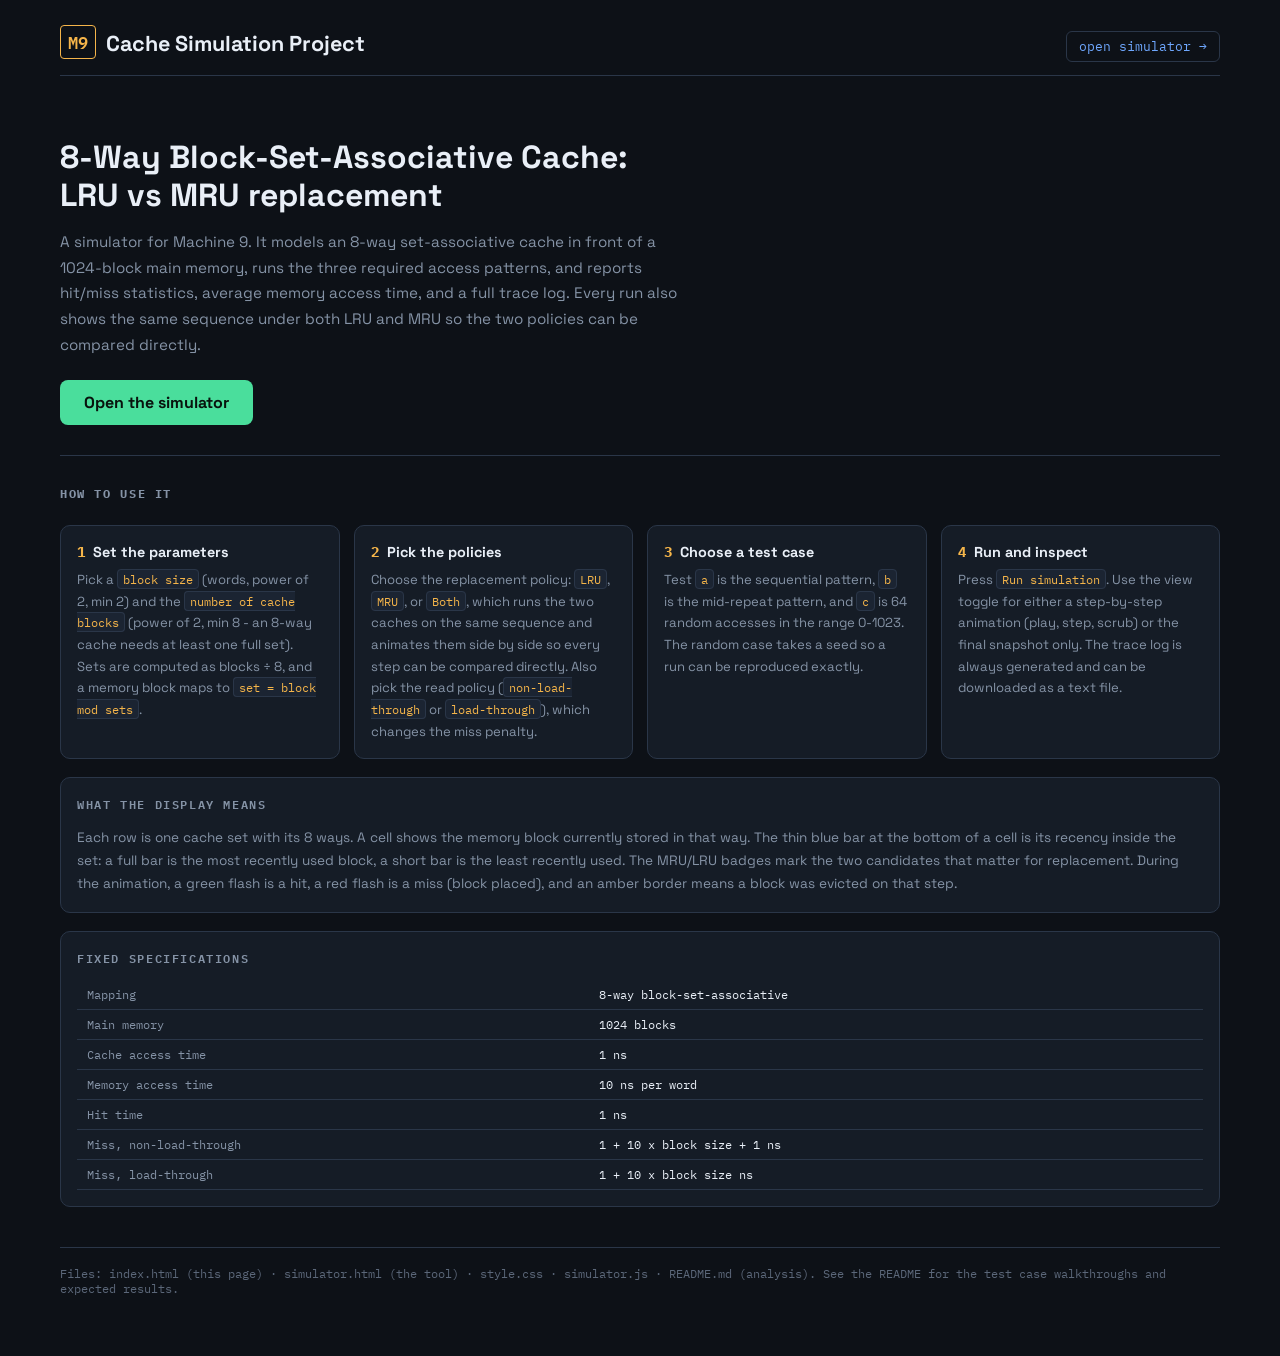
==== index.html @ ac854fa1 "Add files via upload" ====
<!DOCTYPE html>
<html lang="en">
<head>
<meta charset="UTF-8">
<meta name="viewport" content="width=device-width, initial-scale=1.0">
<title>Machine 9 - Cache Simulation (8-Way BSA, LRU vs MRU)</title>
<link rel="preconnect" href="https://fonts.googleapis.com">
<link href="https://fonts.googleapis.com/css2?family=Space+Grotesk:wght@400;500;700&family=IBM+Plex+Mono:wght@400;500;600&display=swap" rel="stylesheet">
<link rel="stylesheet" href="style.css">
</head>
<body>
<div class="wrap">

<header>
  <h1><span class="m9">M9</span>Cache Simulation Project</h1>
  <nav><a href="simulator.html">open simulator &rarr;</a></nav>
</header>

<section class="hero">
  <h1>8-Way Block-Set-Associative Cache:<br>LRU vs MRU replacement</h1>
  <p>
    A simulator for Machine 9. It models an 8-way set-associative cache in front of a
    1024-block main memory, runs the three required access patterns, and reports
    hit/miss statistics, average memory access time, and a full trace log. Every run
    also shows the same sequence under both LRU and MRU so the two policies can be
    compared directly.
  </p>
  <a class="cta" href="simulator.html">Open the simulator</a>
</section>

<h2 style="font-family:var(--mono);font-size:.72rem;color:var(--muted);text-transform:uppercase;letter-spacing:.14em;margin-bottom:4px">How to use it</h2>
<div class="steps">
  <div class="card step">
    <h3><span>1</span>Set the parameters</h3>
    <p>Pick a <code>block size</code> (words, power of 2, min 2) and the <code>number of cache blocks</code>
    (power of 2, min 8 - an 8-way cache needs at least one full set). Sets are computed as
    blocks &divide; 8, and a memory block maps to <code>set = block mod sets</code>.</p>
  </div>
  <div class="card step">
    <h3><span>2</span>Pick the policies</h3>
    <p>Choose the replacement policy: <code>LRU</code>, <code>MRU</code>, or <code>Both</code>, which runs
    the two caches on the same sequence and animates them side by side so every step can be compared
    directly. Also pick the read policy (<code>non-load-through</code> or <code>load-through</code>),
    which changes the miss penalty.</p>
  </div>
  <div class="card step">
    <h3><span>3</span>Choose a test case</h3>
    <p>Test <code>a</code> is the sequential pattern, <code>b</code> is the mid-repeat pattern, and
    <code>c</code> is 64 random accesses in the range 0-1023. The random case takes a seed so a
    run can be reproduced exactly.</p>
  </div>
  <div class="card step">
    <h3><span>4</span>Run and inspect</h3>
    <p>Press <code>Run simulation</code>. Use the view toggle for either a step-by-step animation
    (play, step, scrub) or the final snapshot only. The trace log is always generated and can be
    downloaded as a text file.</p>
  </div>
</div>

<div class="card section">
  <h2>What the display means</h2>
  <p style="color:var(--muted);font-size:.85rem;line-height:1.7">
    Each row is one cache set with its 8 ways. A cell shows the memory block currently stored in that
    way. The thin blue bar at the bottom of a cell is its recency inside the set: a full bar is the
    most recently used block, a short bar is the least recently used. The MRU/LRU badges mark the two
    candidates that matter for replacement. During the animation, a green flash is a hit, a red flash
    is a miss (block placed), and an amber border means a block was evicted on that step.
  </p>
</div>

<div class="card section">
  <h2>Fixed specifications</h2>
  <table class="spec-table">
    <tr><td>Mapping</td><td>8-way block-set-associative</td></tr>
    <tr><td>Main memory</td><td>1024 blocks</td></tr>
    <tr><td>Cache access time</td><td>1 ns</td></tr>
    <tr><td>Memory access time</td><td>10 ns per word</td></tr>
    <tr><td>Hit time</td><td>1 ns</td></tr>
    <tr><td>Miss, non-load-through</td><td>1 + 10 x block size + 1 ns</td></tr>
    <tr><td>Miss, load-through</td><td>1 + 10 x block size ns</td></tr>
  </table>
</div>

<footer>
  Files: index.html (this page) &middot; simulator.html (the tool) &middot; style.css &middot; simulator.js &middot; README.md (analysis).
  See the README for the test case walkthroughs and expected results.
</footer>

</div>
</body>
</html>
---- style.css ----
:root {
  --bg: #0d1117;
  --panel: #151c26;
  --panel2: #1b2432;
  --line: #2a3648;
  --ink: #e9eff7;
  --muted: #8593a6;
  --faint: #5b6779;
  --hit: #4ade9c;
  --miss: #ff6b5e;
  --amber: #f5b54a;
  --blue: #6fa8ff;
  --hit-dim: rgba(74, 222, 156, 0.14);
  --miss-dim: rgba(255, 107, 94, 0.14);
  --mono: 'IBM Plex Mono', ui-monospace, Menlo, Consolas, monospace;
  --sans: 'Space Grotesk', system-ui, -apple-system, sans-serif;
}

* { box-sizing: border-box; margin: 0; padding: 0; }

body {
  background: var(--bg);
  color: var(--ink);
  font-family: var(--sans);
  min-height: 100vh;
}

.wrap { max-width: 1200px; margin: 0 auto; padding: 28px 20px 60px; }

header {
  display: flex;
  align-items: baseline;
  justify-content: space-between;
  flex-wrap: wrap;
  gap: 8px;
  border-bottom: 1px solid var(--line);
  padding-bottom: 18px;
  margin-bottom: 22px;
}

h1 { font-size: 1.35rem; font-weight: 700; }

h1 .m9 {
  color: var(--amber);
  font-family: var(--mono);
  font-weight: 600;
  font-size: 0.8em;
  border: 1px solid var(--amber);
  border-radius: 4px;
  padding: 2px 7px;
  margin-right: 10px;
  vertical-align: 2px;
}

.sub { color: var(--muted); font-family: var(--mono); font-size: 0.78rem; }

nav a {
  color: var(--blue);
  font-family: var(--mono);
  font-size: 0.8rem;
  text-decoration: none;
  border: 1px solid var(--line);
  border-radius: 6px;
  padding: 6px 12px;
}
nav a:hover { border-color: var(--blue); }

.grid { display: grid; grid-template-columns: 290px 1fr; gap: 18px; }
@media (max-width: 900px) { .grid { grid-template-columns: 1fr; } }

.card {
  background: var(--panel);
  border: 1px solid var(--line);
  border-radius: 10px;
  padding: 16px;
}

.card h2 {
  font-size: 0.72rem;
  font-family: var(--mono);
  font-weight: 600;
  color: var(--muted);
  text-transform: uppercase;
  letter-spacing: 0.14em;
  margin-bottom: 12px;
}

.section { margin-top: 18px; }

label { display: block; font-size: 0.78rem; color: var(--muted); margin: 10px 0 4px; }

input[type='number'],
input[type='text'] {
  width: 100%;
  background: var(--panel2);
  color: var(--ink);
  border: 1px solid var(--line);
  border-radius: 6px;
  padding: 8px 10px;
  font-family: var(--mono);
  font-size: 0.82rem;
}

select {
  width: 100%;
  appearance: none;
  -webkit-appearance: none;
  background-color: var(--panel2);
  background-image: url("data:image/svg+xml,%3Csvg xmlns='http://www.w3.org/2000/svg' width='12' height='8'%3E%3Cpath d='M1 1l5 5 5-5' stroke='%238593a6' stroke-width='2' fill='none' stroke-linecap='round'/%3E%3C/svg%3E");
  background-repeat: no-repeat;
  background-position: right 12px center;
  color: var(--ink);
  border: 1px solid var(--line);
  border-radius: 6px;
  padding: 8px 34px 8px 10px;
  font-family: var(--mono);
  font-size: 0.82rem;
  cursor: pointer;
}
select:hover { border-color: var(--blue); }
select option { background: var(--panel2); color: var(--ink); }

select:focus,
input:focus,
button:focus-visible,
a:focus-visible { outline: 2px solid var(--blue); outline-offset: 1px; }

.seg {
  display: flex;
  background: var(--panel2);
  border: 1px solid var(--line);
  border-radius: 6px;
  overflow: hidden;
}
.seg button {
  flex: 1;
  background: none;
  border: 0;
  color: var(--muted);
  font-family: var(--mono);
  font-size: 0.76rem;
  padding: 7px 4px;
  cursor: pointer;
}
.seg button.on { background: var(--blue); color: #0b1020; font-weight: 600; }
.seg.pol button.on { background: var(--amber); }

.runbtn {
  width: 100%;
  margin-top: 16px;
  background: var(--hit);
  color: #08130d;
  border: 0;
  border-radius: 7px;
  padding: 11px;
  font-family: var(--sans);
  font-weight: 700;
  font-size: 0.95rem;
  cursor: pointer;
}
.runbtn:hover { filter: brightness(1.08); }

.hint {
  font-size: 0.7rem;
  color: var(--faint);
  margin-top: 8px;
  line-height: 1.5;
  font-family: var(--mono);
}

.err {
  color: var(--miss);
  font-size: 0.74rem;
  font-family: var(--mono);
  margin-top: 8px;
  display: none;
}

.stats {
  display: grid;
  grid-template-columns: repeat(auto-fit, minmax(130px, 1fr));
  gap: 10px;
  margin-bottom: 18px;
}
.stat {
  background: var(--panel);
  border: 1px solid var(--line);
  border-radius: 10px;
  padding: 11px 13px;
}
.stat .k {
  font-size: 0.62rem;
  font-family: var(--mono);
  color: var(--muted);
  text-transform: uppercase;
  letter-spacing: 0.1em;
}
.stat .v { font-size: 1.1rem; font-family: var(--mono); font-weight: 600; margin-top: 3px; display: flex; align-items: baseline; gap: 7px; }
.stat .v .ptag { font-size: 0.56rem; font-weight: 600; letter-spacing: 0.08em; min-width: 26px; }
.stat .v.hit { color: var(--hit); }
.stat .v.miss { color: var(--miss); }
.stat .v.amber { color: var(--amber); }

.bar { display: flex; align-items: center; gap: 10px; flex-wrap: wrap; margin-bottom: 14px; }
.bar button {
  background: var(--panel2);
  border: 1px solid var(--line);
  color: var(--ink);
  border-radius: 6px;
  padding: 7px 12px;
  font-family: var(--mono);
  font-size: 0.8rem;
  cursor: pointer;
}
.bar button:hover { border-color: var(--blue); }
.bar button:disabled { opacity: 0.35; cursor: default; }
.bar input[type='range'] { flex: 1; min-width: 120px; accent-color: var(--blue); }
.bar select { width: auto; }
.stepinfo { font-family: var(--mono); font-size: 0.78rem; color: var(--muted); min-width: 110px; text-align: right; }

.dies { display: grid; gap: 14px; grid-template-columns: 1fr; }
.dies.dual { grid-template-columns: 1fr 1fr; }
@media (max-width: 1050px) { .dies.dual { grid-template-columns: 1fr; } }

.diecol { min-width: 0; }
.dietitle {
  display: flex;
  justify-content: space-between;
  align-items: baseline;
  font-family: var(--mono);
  font-size: 0.78rem;
  font-weight: 600;
  letter-spacing: 0.08em;
  margin-bottom: 8px;
  padding: 0 2px;
}
.dielive { font-size: 0.66rem; font-weight: 500; letter-spacing: 0.04em; }

.die { display: grid; gap: 10px; }
.dies.dual .ways { grid-template-columns: repeat(4, 1fr); }

.set {
  background: var(--panel2);
  border: 1px solid var(--line);
  border-radius: 8px;
  padding: 10px;
}
.set .shead {
  font-family: var(--mono);
  font-size: 0.66rem;
  color: var(--muted);
  letter-spacing: 0.1em;
  margin-bottom: 8px;
  display: flex;
  justify-content: space-between;
}
.ways { display: grid; grid-template-columns: repeat(8, 1fr); gap: 6px; }
@media (max-width: 700px) { .ways { grid-template-columns: repeat(4, 1fr); } }

.way {
  position: relative;
  background: var(--bg);
  border: 1px solid var(--line);
  border-radius: 6px;
  min-height: 58px;
  padding: 6px 7px;
  font-family: var(--mono);
  transition: border-color 0.15s, background 0.15s;
}
.way .wtag { font-size: 0.58rem; color: var(--faint); }
.way .blk { font-size: 0.95rem; font-weight: 600; margin-top: 2px; }
.way .empty { color: var(--faint); font-size: 0.8rem; margin-top: 6px; }
.way .rec {
  position: absolute;
  left: 0;
  bottom: 0;
  height: 3px;
  background: var(--blue);
  border-radius: 0 0 0 6px;
  opacity: 0.85;
}
.way.flash-hit { border-color: var(--hit); background: var(--hit-dim); }
.way.flash-miss { border-color: var(--miss); background: var(--miss-dim); }
.way.flash-evict { border-color: var(--amber); }

.badge { position: absolute; top: 5px; right: 6px; font-size: 0.55rem; font-weight: 600; }
.badge.mru { color: var(--amber); }
.badge.lru { color: var(--blue); }

.legend {
  display: flex;
  gap: 16px;
  flex-wrap: wrap;
  font-family: var(--mono);
  font-size: 0.66rem;
  color: var(--muted);
  margin: 12px 2px 0;
}
.dot {
  display: inline-block;
  width: 9px;
  height: 9px;
  border-radius: 2px;
  margin-right: 5px;
  vertical-align: -1px;
}

.seqview {
  font-family: var(--mono);
  font-size: 0.7rem;
  color: var(--muted);
  background: var(--panel2);
  border: 1px solid var(--line);
  border-radius: 6px;
  padding: 8px 10px;
  margin-top: 10px;
  max-height: 70px;
  overflow: auto;
  word-break: break-all;
  line-height: 1.7;
}
.seqview b { color: var(--ink); font-weight: 600; }

.log {
  background: #0a0e14;
  border: 1px solid var(--line);
  border-radius: 8px;
  padding: 12px;
  height: 260px;
  overflow: auto;
  font-family: var(--mono);
  font-size: 0.73rem;
  line-height: 1.65;
  white-space: pre;
}
.log .h { color: var(--hit); }
.log .m { color: var(--miss); }
.log .d { color: var(--faint); }

.loghead { display: flex; justify-content: space-between; align-items: center; margin-bottom: 10px; }
.loghead button {
  background: none;
  border: 1px solid var(--line);
  color: var(--muted);
  border-radius: 6px;
  padding: 5px 10px;
  font-family: var(--mono);
  font-size: 0.7rem;
  cursor: pointer;
}
.loghead button:hover { border-color: var(--blue); color: var(--ink); }

table { width: 100%; border-collapse: collapse; font-family: var(--mono); font-size: 0.76rem; }
th, td { text-align: right; padding: 7px 10px; border-bottom: 1px solid var(--line); }
th:first-child, td:first-child { text-align: left; }
th {
  color: var(--muted);
  font-weight: 500;
  font-size: 0.66rem;
  text-transform: uppercase;
  letter-spacing: 0.1em;
}
td.win { color: var(--hit); font-weight: 600; }

.hero { padding: 40px 0 30px; border-bottom: 1px solid var(--line); margin-bottom: 30px; }
.hero h1 { font-size: 2rem; line-height: 1.2; max-width: 700px; }
.hero p { color: var(--muted); margin-top: 14px; max-width: 640px; line-height: 1.7; font-size: 0.95rem; }
.hero .cta {
  display: inline-block;
  margin-top: 22px;
  background: var(--hit);
  color: #08130d;
  font-weight: 700;
  text-decoration: none;
  border-radius: 8px;
  padding: 12px 24px;
}
.hero .cta:hover { filter: brightness(1.08); }

.steps { display: grid; grid-template-columns: repeat(auto-fit, minmax(240px, 1fr)); gap: 14px; margin-top: 24px; }
.step h3 { font-size: 0.9rem; margin-bottom: 8px; }
.step h3 span { color: var(--amber); font-family: var(--mono); margin-right: 8px; }
.step p { color: var(--muted); font-size: 0.82rem; line-height: 1.65; }
.step code {
  font-family: var(--mono);
  font-size: 0.78rem;
  background: var(--panel2);
  border: 1px solid var(--line);
  border-radius: 4px;
  padding: 1px 5px;
  color: var(--amber);
}

.spec-table td:first-child { color: var(--muted); }
.spec-table td { text-align: left; }

footer {
  margin-top: 40px;
  padding-top: 18px;
  border-top: 1px solid var(--line);
  color: var(--faint);
  font-family: var(--mono);
  font-size: 0.72rem;
}

@media (prefers-reduced-motion: reduce) { .way { transition: none; } }
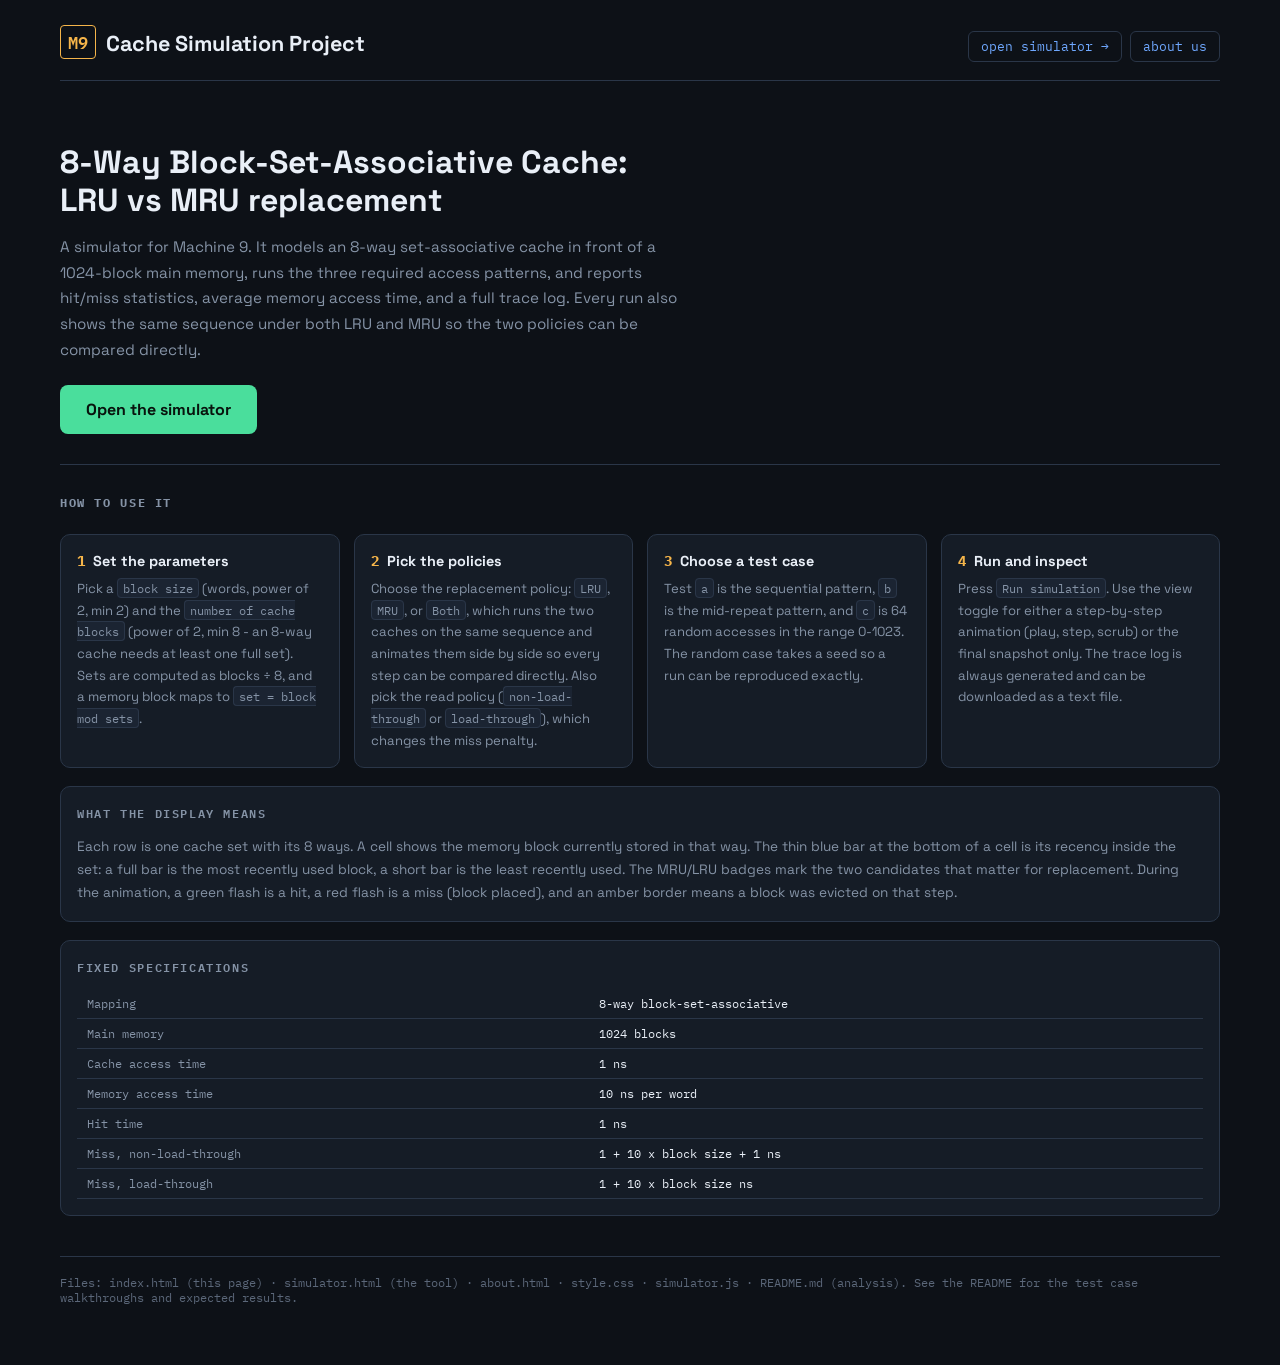
==== commit 98dae0aa: "added about us" ====
--- a/index.html
+++ b/index.html
@@ -13,19 +13,24 @@
 
 <header>
   <h1><span class="m9">M9</span>Cache Simulation Project</h1>
-  <nav><a href="simulator.html">open simulator &rarr;</a></nav>
+  <nav>
+    <a href="simulator.html">open simulator &rarr;</a>
+    <a href="about.html">about us</a>
+  </nav>
 </header>
 
 <section class="hero">
-  <h1>8-Way Block-Set-Associative Cache:<br>LRU vs MRU replacement</h1>
-  <p>
-    A simulator for Machine 9. It models an 8-way set-associative cache in front of a
-    1024-block main memory, runs the three required access patterns, and reports
-    hit/miss statistics, average memory access time, and a full trace log. Every run
-    also shows the same sequence under both LRU and MRU so the two policies can be
-    compared directly.
-  </p>
-  <a class="cta" href="simulator.html">Open the simulator</a>
+  <div class="hero-copy">
+    <h1>8-Way Block-Set-Associative Cache:<br>LRU vs MRU replacement</h1>
+    <p>
+      A simulator for Machine 9. It models an 8-way set-associative cache in front of a
+      1024-block main memory, runs the three required access patterns, and reports
+      hit/miss statistics, average memory access time, and a full trace log. Every run
+      also shows the same sequence under both LRU and MRU so the two policies can be
+      compared directly.
+    </p>
+    <a class="cta" href="simulator.html">Open the simulator</a>
+  </div>
 </section>
 
 <h2 style="font-family:var(--mono);font-size:.72rem;color:var(--muted);text-transform:uppercase;letter-spacing:.14em;margin-bottom:4px">How to use it</h2>
@@ -82,10 +87,10 @@
 </div>
 
 <footer>
-  Files: index.html (this page) &middot; simulator.html (the tool) &middot; style.css &middot; simulator.js &middot; README.md (analysis).
+  Files: index.html (this page) &middot; simulator.html (the tool) &middot; about.html &middot; style.css &middot; simulator.js &middot; README.md (analysis).
   See the README for the test case walkthroughs and expected results.
 </footer>
 
 </div>
 </body>
-</html>
+</html>
--- a/style.css
+++ b/style.css
@@ -347,8 +347,9 @@
   font-family: var(--mono);
   font-size: 0.7rem;
   cursor: pointer;
-}
-.loghead button:hover { border-color: var(--blue); color: var(--ink); }
+  transition: transform 0.2s ease, border-color 0.2s ease, color 0.2s ease, box-shadow 0.2s ease;
+}
+.loghead button:hover { border-color: var(--blue); color: var(--ink); transform: translateY(-1px); box-shadow: 0 12px 20px rgba(9, 19, 32, 0.16); }
 
 table { width: 100%; border-collapse: collapse; font-family: var(--mono); font-size: 0.76rem; }
 th, td { text-align: right; padding: 7px 10px; border-bottom: 1px solid var(--line); }
@@ -362,7 +363,11 @@
 }
 td.win { color: var(--hit); font-weight: 600; }
 
-.hero { padding: 40px 0 30px; border-bottom: 1px solid var(--line); margin-bottom: 30px; }
+.hero {
+  padding: 40px 0 30px;
+  border-bottom: 1px solid var(--line);
+  margin-bottom: 30px;
+}
 .hero h1 { font-size: 2rem; line-height: 1.2; max-width: 700px; }
 .hero p { color: var(--muted); margin-top: 14px; max-width: 640px; line-height: 1.7; font-size: 0.95rem; }
 .hero .cta {
@@ -374,10 +379,25 @@
   text-decoration: none;
   border-radius: 8px;
   padding: 12px 24px;
-}
-.hero .cta:hover { filter: brightness(1.08); }
+  border: 2px solid transparent;
+  transition: transform 0.22s ease, filter 0.22s ease, box-shadow 0.22s ease, border-color 0.22s ease, background-color 0.22s ease;
+}
+.hero .cta:hover {
+  filter: brightness(1.04);
+  transform: translateY(-1px);
+  box-shadow: 0 20px 26px rgba(17, 91, 58, 0.18);
+  border-color: rgba(74, 222, 156, 0.8);
+  background-color: #57d88b;
+}
 
 .steps { display: grid; grid-template-columns: repeat(auto-fit, minmax(240px, 1fr)); gap: 14px; margin-top: 24px; }
+.step {
+  transition: transform 0.24s ease, box-shadow 0.24s ease;
+}
+.step:hover {
+  transform: translateY(-4px);
+  box-shadow: 0 20px 36px rgba(0,0,0,0.14);
+}
 .step h3 { font-size: 0.9rem; margin-bottom: 8px; }
 .step h3 span { color: var(--amber); font-family: var(--mono); margin-right: 8px; }
 .step p { color: var(--muted); font-size: 0.82rem; line-height: 1.65; }
@@ -388,7 +408,11 @@
   border: 1px solid var(--line);
   border-radius: 4px;
   padding: 1px 5px;
-  color: var(--amber);
+}
+
+@media (max-width: 900px) {
+  .hero { grid-template-columns: 1fr; }
+  .hero-visual { margin-top: 20px; }
 }
 
 .spec-table td:first-child { color: var(--muted); }
@@ -404,3 +428,97 @@
 }
 
 @media (prefers-reduced-motion: reduce) { .way { transition: none; } }
+
+/* ---- About Us page ---- */
+nav { display: flex; gap: 8px; }
+nav a.active { border-color: var(--blue); color: var(--ink); }
+
+.about-hero { padding: 30px 0 26px; }
+.about-hero .eyebrow {
+  font-family: var(--mono);
+  font-size: 0.72rem;
+  color: var(--muted);
+  text-transform: uppercase;
+  letter-spacing: 0.14em;
+  margin-bottom: 10px;
+}
+.about-hero h1 { font-size: 2rem; margin-bottom: 4px; }
+.about-hero p { color: var(--muted); line-height: 1.75; font-size: 0.95rem; max-width: 720px; margin-top: 12px; }
+.about-hero p strong { color: var(--ink); }
+
+.wrap {
+  animation: fade-in-up 0.6s ease-out both;
+}
+
+@keyframes fade-in-up {
+  from {
+    opacity: 0;
+    transform: translateY(18px);
+  }
+  to {
+    opacity: 1;
+    transform: translateY(0);
+  }
+}
+
+.section-label {
+  font-family: var(--mono);
+  font-size: 0.72rem;
+  color: var(--muted);
+  text-transform: uppercase;
+  letter-spacing: 0.14em;
+  margin: 30px 0 12px;
+}
+
+.people {
+  display: grid;
+  grid-template-columns: repeat(auto-fit, minmax(180px, 220px));
+  gap: 14px;
+  justify-content: center;
+}
+.people-single { grid-template-columns: 220px; justify-content: center; }
+
+.person {
+  position: relative;
+  padding: 18px 14px 16px;
+  text-align: center;
+}
+.person::before,
+.person::after {
+  content: '';
+  position: absolute;
+  width: 14px;
+  height: 14px;
+  border: 2px solid var(--blue);
+  opacity: 0.7;
+}
+.person::before { top: 6px; left: 6px; border-right: 0; border-bottom: 0; }
+.person::after { bottom: 6px; right: 6px; border-left: 0; border-top: 0; }
+
+.avatar {
+  width: 120px;
+  height: 120px;
+  margin: 0 auto 14px;
+  border-radius: 50%;
+  background: var(--panel2);
+  border: 1px solid var(--line);
+  display: flex;
+  align-items: center;
+  justify-content: center;
+  font-size: 1.6rem;
+  overflow: hidden;
+}
+.badge-icon { line-height: 1; }
+.avatar-img {
+  width: 100%;
+  height: 100%;
+  object-fit: cover;
+  display: block;
+}
+
+.pname {
+  font-family: var(--mono);
+  font-size: 0.78rem;
+  color: var(--ink);
+  line-height: 1.5;
+}
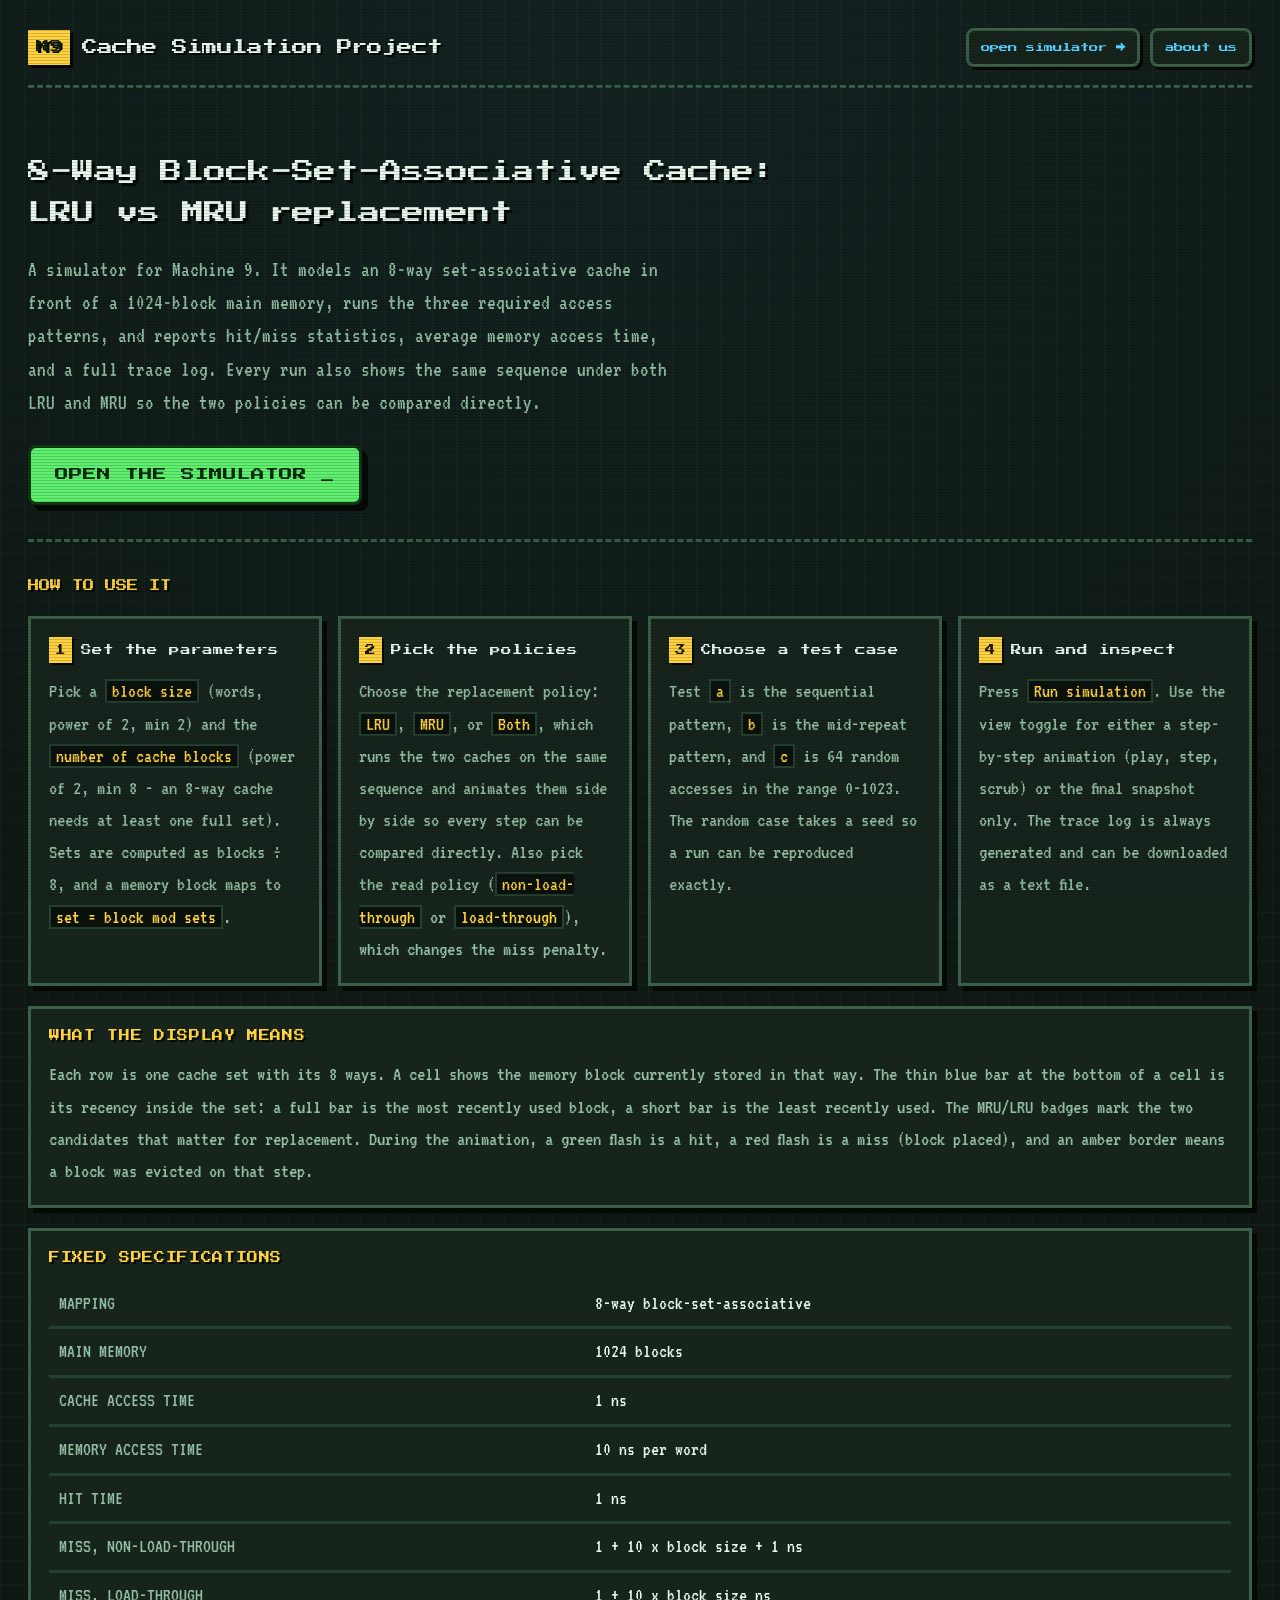
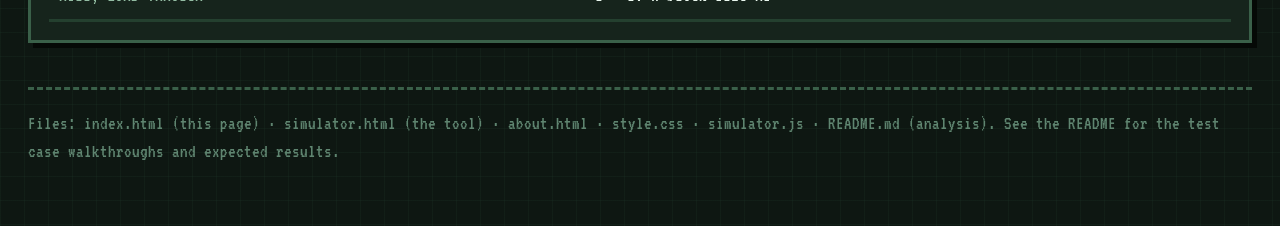
==== commit bc1b4c04: "update theme" ====
--- a/index.html
+++ b/index.html
@@ -5,7 +5,7 @@
 <meta name="viewport" content="width=device-width, initial-scale=1.0">
 <title>Machine 9 - Cache Simulation (8-Way BSA, LRU vs MRU)</title>
 <link rel="preconnect" href="https://fonts.googleapis.com">
-<link href="https://fonts.googleapis.com/css2?family=Space+Grotesk:wght@400;500;700&family=IBM+Plex+Mono:wght@400;500;600&display=swap" rel="stylesheet">
+<link href="https://fonts.googleapis.com/css2?family=Press+Start+2P&family=VT323&display=swap" rel="stylesheet">
 <link rel="stylesheet" href="style.css">
 </head>
 <body>
@@ -33,7 +33,7 @@
   </div>
 </section>
 
-<h2 style="font-family:var(--mono);font-size:.72rem;color:var(--muted);text-transform:uppercase;letter-spacing:.14em;margin-bottom:4px">How to use it</h2>
+<h2 class="section-label">How to use it</h2>
 <div class="steps">
   <div class="card step">
     <h3><span>1</span>Set the parameters</h3>
@@ -64,7 +64,7 @@
 
 <div class="card section">
   <h2>What the display means</h2>
-  <p style="color:var(--muted);font-size:.85rem;line-height:1.7">
+  <p style="color:var(--muted)">
     Each row is one cache set with its 8 ways. A cell shows the memory block currently stored in that
     way. The thin blue bar at the bottom of a cell is its recency inside the set: a full bar is the
     most recently used block, a short bar is the least recently used. The MRU/LRU badges mark the two
--- a/style.css
+++ b/style.css
@@ -1,120 +1,215 @@
+/* ============================================================
+   M9 CACHE SIM - pixel arcade / chalkboard theme
+   ============================================================ */
+
 :root {
-  --bg: #0d1117;
-  --panel: #151c26;
-  --panel2: #1b2432;
-  --line: #2a3648;
-  --ink: #e9eff7;
-  --muted: #8593a6;
-  --faint: #5b6779;
-  --hit: #4ade9c;
-  --miss: #ff6b5e;
-  --amber: #f5b54a;
-  --blue: #6fa8ff;
-  --hit-dim: rgba(74, 222, 156, 0.14);
-  --miss-dim: rgba(255, 107, 94, 0.14);
-  --mono: 'IBM Plex Mono', ui-monospace, Menlo, Consolas, monospace;
-  --sans: 'Space Grotesk', system-ui, -apple-system, sans-serif;
-}
+  --bg: #0e1712;
+  --bg2: #0a110d;
+  --panel: #16241c;
+  --panel2: #1d2f24;
+  --line: #3a6049;
+  --line2: #24402f;
+  --ink: #e9f7ee;
+  --muted: #93bda3;
+  --faint: #5f8570;
+  --hit: #5ef06e;
+  --miss: #ff5f56;
+  --amber: #ffd23f;
+  --blue: #56d0ff;
+  --pink: #ff7ce5;
+  --hit-dim: rgba(94, 240, 110, 0.18);
+  --miss-dim: rgba(255, 95, 86, 0.18);
+  --shadow: #050906;
+  --mono: 'VT323', ui-monospace, Consolas, monospace;
+  --sans: 'VT323', ui-monospace, Consolas, monospace;
+  --disp: 'Press Start 2P', 'VT323', monospace;
+  /* rounding applied to interactive controls only - panels stay square */
+  --r: 8px;
+}
+
+html { font-size: 118%; }
 
 * { box-sizing: border-box; margin: 0; padding: 0; }
 
+img, .avatar-img { image-rendering: pixelated; }
+
 body {
-  background: var(--bg);
+  background-color: var(--bg);
+  /* chalkboard grid */
+  background-image:
+    linear-gradient(rgba(90, 160, 115, 0.055) 1px, transparent 1px),
+    linear-gradient(90deg, rgba(90, 160, 115, 0.055) 1px, transparent 1px),
+    radial-gradient(circle at 50% 0%, rgba(86, 208, 255, 0.07), transparent 60%);
+  background-size: 24px 24px, 24px 24px, 100% 100%;
   color: var(--ink);
   font-family: var(--sans);
+  font-size: 1.12rem;
+  line-height: 1.5;
   min-height: 100vh;
 }
 
-.wrap { max-width: 1200px; margin: 0 auto; padding: 28px 20px 60px; }
-
+/* CRT scanlines */
+body::before {
+  content: '';
+  position: fixed;
+  inset: 0;
+  pointer-events: none;
+  z-index: 999;
+  background: repeating-linear-gradient(
+    to bottom,
+    rgba(0, 0, 0, 0.16) 0px,
+    rgba(0, 0, 0, 0.16) 1px,
+    transparent 1px,
+    transparent 3px
+  );
+  mix-blend-mode: multiply;
+}
+
+.wrap {
+  width: 100%;
+  max-width: none;
+  margin: 0 auto;
+  padding: 28px 28px 60px;
+  animation: pixel-in 0.4s steps(4) both;
+}
+
+@keyframes pixel-in {
+  from { opacity: 0; transform: translateY(12px); }
+  to   { opacity: 1; transform: translateY(0); }
+}
+
+::selection { background: var(--amber); color: #12200f; }
+
+/* ---------- scrollbars ---------- */
+::-webkit-scrollbar { width: 12px; height: 12px; }
+::-webkit-scrollbar-track { background: var(--bg2); }
+::-webkit-scrollbar-thumb { background: var(--line); border: 2px solid var(--bg2); }
+::-webkit-scrollbar-thumb:hover { background: var(--hit); }
+
+/* ---------- header ---------- */
 header {
   display: flex;
-  align-items: baseline;
+  align-items: center;
   justify-content: space-between;
   flex-wrap: wrap;
-  gap: 8px;
-  border-bottom: 1px solid var(--line);
+  gap: 12px;
+  border-bottom: 3px dashed var(--line);
   padding-bottom: 18px;
-  margin-bottom: 22px;
-}
-
-h1 { font-size: 1.35rem; font-weight: 700; }
+  margin-bottom: 24px;
+}
+
+h1 {
+  font-family: var(--disp);
+  font-size: 0.82rem;
+  font-weight: 400;
+  line-height: 1.7;
+  text-shadow: 2px 2px 0 var(--shadow);
+}
 
 h1 .m9 {
-  color: var(--amber);
-  font-family: var(--mono);
-  font-weight: 600;
-  font-size: 0.8em;
-  border: 1px solid var(--amber);
-  border-radius: 4px;
-  padding: 2px 7px;
-  margin-right: 10px;
+  display: inline-block;
+  color: #12200f;
+  background: var(--amber);
+  font-family: var(--disp);
+  font-size: 0.85em;
+  padding: 6px 8px;
+  margin-right: 12px;
   vertical-align: 2px;
-}
-
-.sub { color: var(--muted); font-family: var(--mono); font-size: 0.78rem; }
+  border: 0;
+  border-radius: 0;
+  box-shadow: 3px 3px 0 var(--shadow);
+}
+
+.sub { color: var(--muted); font-family: var(--mono); font-size: 1rem; }
+
+nav { display: flex; gap: 10px; flex-wrap: wrap; }
 
 nav a {
   color: var(--blue);
-  font-family: var(--mono);
-  font-size: 0.8rem;
+  font-family: var(--disp);
+  font-size: 0.5rem;
+  line-height: 1.6;
   text-decoration: none;
-  border: 1px solid var(--line);
-  border-radius: 6px;
-  padding: 6px 12px;
-}
-nav a:hover { border-color: var(--blue); }
-
-.grid { display: grid; grid-template-columns: 290px 1fr; gap: 18px; }
+  background: var(--panel);
+  border: 3px solid var(--line);
+  border-radius: var(--r);
+  padding: 9px 12px;
+  box-shadow: 3px 3px 0 var(--shadow);
+  transition: none;
+}
+nav a:hover {
+  border-color: var(--blue);
+  color: var(--ink);
+  transform: translate(1px, 1px);
+  box-shadow: 2px 2px 0 var(--shadow);
+}
+nav a:active { transform: translate(3px, 3px); box-shadow: 0 0 0 var(--shadow); }
+nav a.active { border-color: var(--amber); color: var(--amber); }
+
+/* ---------- layout ---------- */
+.grid { display: grid; grid-template-columns: 310px 1fr; gap: 20px; }
 @media (max-width: 900px) { .grid { grid-template-columns: 1fr; } }
 
 .card {
   background: var(--panel);
-  border: 1px solid var(--line);
-  border-radius: 10px;
-  padding: 16px;
+  border: 3px solid var(--line);
+  border-radius: 0;
+  padding: 18px;
+  box-shadow: 5px 5px 0 var(--shadow);
 }
 
 .card h2 {
-  font-size: 0.72rem;
-  font-family: var(--mono);
-  font-weight: 600;
-  color: var(--muted);
-  text-transform: uppercase;
-  letter-spacing: 0.14em;
-  margin-bottom: 12px;
-}
-
-.section { margin-top: 18px; }
-
-label { display: block; font-size: 0.78rem; color: var(--muted); margin: 10px 0 4px; }
-
+  font-family: var(--disp);
+  font-size: 0.58rem;
+  font-weight: 400;
+  color: var(--amber);
+  text-transform: uppercase;
+  letter-spacing: 0.06em;
+  line-height: 1.6;
+  margin-bottom: 14px;
+  text-shadow: 2px 2px 0 var(--shadow);
+}
+
+.section { margin-top: 20px; }
+
+label {
+  display: block;
+  font-family: var(--mono);
+  font-size: 1rem;
+  color: var(--muted);
+  margin: 14px 0 5px;
+  text-transform: uppercase;
+  letter-spacing: 0.04em;
+}
+
+/* ---------- form controls ---------- */
 input[type='number'],
 input[type='text'] {
   width: 100%;
-  background: var(--panel2);
+  background: var(--bg2);
   color: var(--ink);
-  border: 1px solid var(--line);
-  border-radius: 6px;
-  padding: 8px 10px;
-  font-family: var(--mono);
-  font-size: 0.82rem;
-}
+  border: 3px solid var(--line);
+  border-radius: var(--r);
+  padding: 8px 12px;
+  font-family: var(--mono);
+  font-size: 1.05rem;
+}
+input[type='number']:hover, input[type='text']:hover { border-color: var(--blue); }
 
 select {
   width: 100%;
   appearance: none;
   -webkit-appearance: none;
-  background-color: var(--panel2);
-  background-image: url("data:image/svg+xml,%3Csvg xmlns='http://www.w3.org/2000/svg' width='12' height='8'%3E%3Cpath d='M1 1l5 5 5-5' stroke='%238593a6' stroke-width='2' fill='none' stroke-linecap='round'/%3E%3C/svg%3E");
+  background-color: var(--bg2);
+  background-image: url("data:image/svg+xml,%3Csvg xmlns='http://www.w3.org/2000/svg' width='12' height='12' shape-rendering='crispEdges'%3E%3Crect x='1' y='3' width='2' height='2' fill='%2393bda3'/%3E%3Crect x='3' y='5' width='2' height='2' fill='%2393bda3'/%3E%3Crect x='5' y='7' width='2' height='2' fill='%2393bda3'/%3E%3Crect x='7' y='5' width='2' height='2' fill='%2393bda3'/%3E%3Crect x='9' y='3' width='2' height='2' fill='%2393bda3'/%3E%3C/svg%3E");
   background-repeat: no-repeat;
-  background-position: right 12px center;
+  background-position: right 10px center;
   color: var(--ink);
-  border: 1px solid var(--line);
-  border-radius: 6px;
-  padding: 8px 34px 8px 10px;
-  font-family: var(--mono);
-  font-size: 0.82rem;
+  border: 3px solid var(--line);
+  border-radius: var(--r);
+  padding: 8px 32px 8px 12px;
+  font-family: var(--mono);
+  font-size: 1.05rem;
   cursor: pointer;
 }
 select:hover { border-color: var(--blue); }
@@ -123,102 +218,143 @@
 select:focus,
 input:focus,
 button:focus-visible,
-a:focus-visible { outline: 2px solid var(--blue); outline-offset: 1px; }
+a:focus-visible { outline: 3px solid var(--amber); outline-offset: 2px; }
 
 .seg {
   display: flex;
-  background: var(--panel2);
-  border: 1px solid var(--line);
-  border-radius: 6px;
+  background: var(--bg2);
+  border: 3px solid var(--line);
+  border-radius: var(--r);
   overflow: hidden;
+  gap: 0;
 }
 .seg button {
   flex: 1;
   background: none;
   border: 0;
-  color: var(--muted);
-  font-family: var(--mono);
-  font-size: 0.76rem;
-  padding: 7px 4px;
+  border-right: 3px solid var(--line);
+  color: var(--muted);
+  font-family: var(--disp);
+  font-size: 0.46rem;
+  line-height: 1.7;
+  padding: 10px 4px;
   cursor: pointer;
 }
-.seg button.on { background: var(--blue); color: #0b1020; font-weight: 600; }
-.seg.pol button.on { background: var(--amber); }
+.seg button:last-child { border-right: 0; }
+.seg button:hover { color: var(--ink); background: var(--panel2); }
+.seg button.on { background: var(--blue); color: #06131b; }
+.seg.pol button.on { background: var(--amber); color: #1c1704; }
 
 .runbtn {
   width: 100%;
-  margin-top: 16px;
+  margin-top: 20px;
   background: var(--hit);
-  color: #08130d;
-  border: 0;
-  border-radius: 7px;
-  padding: 11px;
-  font-family: var(--sans);
-  font-weight: 700;
+  color: #062a0c;
+  border: 3px solid #0d3a13;
+  border-radius: var(--r);
+  padding: 14px 10px;
+  font-family: var(--disp);
+  font-size: 0.66rem;
+  line-height: 1.6;
+  cursor: pointer;
+  box-shadow: 5px 5px 0 var(--shadow);
+  text-transform: uppercase;
+}
+.runbtn:hover { background: #7bff8b; transform: translate(1px, 1px); box-shadow: 4px 4px 0 var(--shadow); }
+.runbtn:active { transform: translate(5px, 5px); box-shadow: 0 0 0 var(--shadow); }
+
+.hint {
+  font-family: var(--mono);
   font-size: 0.95rem;
-  cursor: pointer;
-}
-.runbtn:hover { filter: brightness(1.08); }
-
-.hint {
-  font-size: 0.7rem;
   color: var(--faint);
-  margin-top: 8px;
-  line-height: 1.5;
-  font-family: var(--mono);
+  margin-top: 10px;
+  line-height: 1.45;
 }
 
 .err {
   color: var(--miss);
-  font-size: 0.74rem;
-  font-family: var(--mono);
-  margin-top: 8px;
+  font-family: var(--mono);
+  font-size: 1rem;
+  margin-top: 10px;
   display: none;
-}
-
+  text-transform: uppercase;
+}
+
+/* ---------- stat tiles ---------- */
 .stats {
   display: grid;
-  grid-template-columns: repeat(auto-fit, minmax(130px, 1fr));
-  gap: 10px;
-  margin-bottom: 18px;
+  grid-template-columns: repeat(auto-fit, minmax(140px, 1fr));
+  gap: 12px;
+  margin-bottom: 20px;
 }
 .stat {
   background: var(--panel);
-  border: 1px solid var(--line);
-  border-radius: 10px;
-  padding: 11px 13px;
+  border: 3px solid var(--line);
+  border-radius: 0;
+  padding: 12px 13px;
+  box-shadow: 4px 4px 0 var(--shadow);
 }
 .stat .k {
-  font-size: 0.62rem;
-  font-family: var(--mono);
-  color: var(--muted);
-  text-transform: uppercase;
-  letter-spacing: 0.1em;
-}
-.stat .v { font-size: 1.1rem; font-family: var(--mono); font-weight: 600; margin-top: 3px; display: flex; align-items: baseline; gap: 7px; }
-.stat .v .ptag { font-size: 0.56rem; font-weight: 600; letter-spacing: 0.08em; min-width: 26px; }
+  font-family: var(--disp);
+  font-size: 0.42rem;
+  line-height: 1.7;
+  color: var(--muted);
+  text-transform: uppercase;
+}
+.stat .v {
+  font-family: var(--mono);
+  font-size: 1.5rem;
+  font-weight: 400;
+  margin-top: 6px;
+  display: flex;
+  align-items: baseline;
+  gap: 8px;
+  text-shadow: 2px 2px 0 var(--shadow);
+}
+.stat .v .ptag { font-family: var(--disp); font-size: 0.4rem; min-width: 30px; }
 .stat .v.hit { color: var(--hit); }
 .stat .v.miss { color: var(--miss); }
 .stat .v.amber { color: var(--amber); }
 
-.bar { display: flex; align-items: center; gap: 10px; flex-wrap: wrap; margin-bottom: 14px; }
+/* ---------- animation bar ---------- */
+.bar {
+  display: flex;
+  align-items: center;
+  gap: 10px;
+  flex-wrap: wrap;
+  margin-bottom: 16px;
+  background: var(--bg2);
+  border: 3px solid var(--line2);
+  padding: 10px;
+}
 .bar button {
   background: var(--panel2);
-  border: 1px solid var(--line);
+  border: 3px solid var(--line);
   color: var(--ink);
-  border-radius: 6px;
-  padding: 7px 12px;
-  font-family: var(--mono);
-  font-size: 0.8rem;
+  border-radius: var(--r);
+  padding: 9px 12px;
+  font-family: var(--disp);
+  font-size: 0.46rem;
+  line-height: 1.6;
   cursor: pointer;
-}
-.bar button:hover { border-color: var(--blue); }
-.bar button:disabled { opacity: 0.35; cursor: default; }
-.bar input[type='range'] { flex: 1; min-width: 120px; accent-color: var(--blue); }
-.bar select { width: auto; }
-.stepinfo { font-family: var(--mono); font-size: 0.78rem; color: var(--muted); min-width: 110px; text-align: right; }
-
-.dies { display: grid; gap: 14px; grid-template-columns: 1fr; }
+  box-shadow: 3px 3px 0 var(--shadow);
+}
+.bar button:hover { border-color: var(--blue); color: var(--blue); transform: translate(1px, 1px); box-shadow: 2px 2px 0 var(--shadow); }
+.bar button:active { transform: translate(3px, 3px); box-shadow: 0 0 0 var(--shadow); }
+.bar button:disabled { opacity: 0.3; cursor: default; transform: none; box-shadow: 3px 3px 0 var(--shadow); }
+.bar input[type='range'] { flex: 1; min-width: 120px; accent-color: var(--hit); height: 12px; }
+.bar select { width: auto; font-size: 0.95rem; padding: 6px 28px 6px 8px; }
+.bar label { margin: 0; }
+.stepinfo {
+  font-family: var(--mono);
+  font-size: 1.05rem;
+  color: var(--amber);
+  min-width: 120px;
+  text-align: right;
+}
+
+/* ---------- cache dies ---------- */
+.dies { display: grid; gap: 16px; grid-template-columns: 1fr; }
 .dies.dual { grid-template-columns: 1fr 1fr; }
 @media (max-width: 1050px) { .dies.dual { grid-template-columns: 1fr; } }
 
@@ -226,299 +362,399 @@
 .dietitle {
   display: flex;
   justify-content: space-between;
-  align-items: baseline;
-  font-family: var(--mono);
-  font-size: 0.78rem;
-  font-weight: 600;
-  letter-spacing: 0.08em;
-  margin-bottom: 8px;
-  padding: 0 2px;
-}
-.dielive { font-size: 0.66rem; font-weight: 500; letter-spacing: 0.04em; }
+  align-items: center;
+  font-family: var(--disp);
+  font-size: 0.52rem;
+  line-height: 1.7;
+  margin-bottom: 10px;
+  padding: 6px 8px;
+  background: var(--bg2);
+  border: 3px solid var(--line2);
+}
+.dielive { font-family: var(--mono); font-size: 1rem; letter-spacing: 0.02em; }
 
 .die { display: grid; gap: 10px; }
-.dies.dual .ways { grid-template-columns: repeat(4, 1fr); }
+/* side-by-side dies fold to 4 ways per row only when there isn't room for 8 */
+.dies.dual .ways { grid-template-columns: repeat(8, 1fr); }
+@media (max-width: 1500px) { .dies.dual .ways { grid-template-columns: repeat(4, 1fr); } }
 
 .set {
   background: var(--panel2);
-  border: 1px solid var(--line);
-  border-radius: 8px;
+  border: 3px solid var(--line2);
+  border-radius: 0;
   padding: 10px;
 }
 .set .shead {
   font-family: var(--mono);
-  font-size: 0.66rem;
-  color: var(--muted);
-  letter-spacing: 0.1em;
+  font-size: 1rem;
+  color: var(--muted);
+  letter-spacing: 0.04em;
   margin-bottom: 8px;
   display: flex;
   justify-content: space-between;
+  text-transform: uppercase;
 }
 .ways { display: grid; grid-template-columns: repeat(8, 1fr); gap: 6px; }
 @media (max-width: 700px) { .ways { grid-template-columns: repeat(4, 1fr); } }
 
 .way {
   position: relative;
-  background: var(--bg);
-  border: 1px solid var(--line);
-  border-radius: 6px;
-  min-height: 58px;
-  padding: 6px 7px;
-  font-family: var(--mono);
-  transition: border-color 0.15s, background 0.15s;
-}
-.way .wtag { font-size: 0.58rem; color: var(--faint); }
-.way .blk { font-size: 0.95rem; font-weight: 600; margin-top: 2px; }
-.way .empty { color: var(--faint); font-size: 0.8rem; margin-top: 6px; }
+  background: var(--bg2);
+  border: 3px solid var(--line2);
+  border-radius: 0;
+  min-height: 64px;
+  padding: 5px 6px;
+  font-family: var(--mono);
+  transition: none;
+}
+.way .wtag { font-family: var(--disp); font-size: 0.32rem; color: var(--faint); }
+.way .blk {
+  font-family: var(--disp);
+  font-size: 0.6rem;
+  line-height: 1.5;
+  margin-top: 6px;
+  text-shadow: 2px 2px 0 var(--shadow);
+}
+.way .empty { color: var(--faint); font-size: 1.1rem; margin-top: 6px; }
 .way .rec {
   position: absolute;
   left: 0;
   bottom: 0;
-  height: 3px;
+  height: 5px;
   background: var(--blue);
-  border-radius: 0 0 0 6px;
-  opacity: 0.85;
-}
-.way.flash-hit { border-color: var(--hit); background: var(--hit-dim); }
-.way.flash-miss { border-color: var(--miss); background: var(--miss-dim); }
+  border-radius: 0;
+  opacity: 1;
+}
+.way.flash-hit { border-color: var(--hit); background: var(--hit-dim); box-shadow: inset 0 0 0 2px rgba(94,240,110,.35); }
+.way.flash-miss { border-color: var(--miss); background: var(--miss-dim); box-shadow: inset 0 0 0 2px rgba(255,95,86,.35); }
 .way.flash-evict { border-color: var(--amber); }
 
-.badge { position: absolute; top: 5px; right: 6px; font-size: 0.55rem; font-weight: 600; }
-.badge.mru { color: var(--amber); }
-.badge.lru { color: var(--blue); }
+.badge {
+  position: absolute;
+  top: 4px;
+  right: 4px;
+  font-family: var(--disp);
+  font-size: 0.3rem;
+  line-height: 1;
+  padding: 2px 3px;
+}
+.badge.mru { color: #1c1704; background: var(--amber); }
+.badge.lru { color: #06131b; background: var(--blue); }
 
 .legend {
   display: flex;
   gap: 16px;
   flex-wrap: wrap;
   font-family: var(--mono);
-  font-size: 0.66rem;
-  color: var(--muted);
-  margin: 12px 2px 0;
+  font-size: 1rem;
+  color: var(--muted);
+  margin: 14px 2px 0;
+  text-transform: uppercase;
 }
 .dot {
   display: inline-block;
-  width: 9px;
-  height: 9px;
-  border-radius: 2px;
-  margin-right: 5px;
+  width: 11px;
+  height: 11px;
+  border-radius: 0;
+  margin-right: 6px;
   vertical-align: -1px;
+  box-shadow: 2px 2px 0 var(--shadow);
 }
 
 .seqview {
   font-family: var(--mono);
-  font-size: 0.7rem;
-  color: var(--muted);
-  background: var(--panel2);
-  border: 1px solid var(--line);
-  border-radius: 6px;
+  font-size: 1rem;
+  color: var(--muted);
+  background: var(--bg2);
+  border: 3px solid var(--line2);
+  border-radius: 0;
   padding: 8px 10px;
-  margin-top: 10px;
-  max-height: 70px;
+  margin-top: 12px;
+  max-height: 84px;
   overflow: auto;
   word-break: break-all;
-  line-height: 1.7;
-}
-.seqview b { color: var(--ink); font-weight: 600; }
-
+  line-height: 1.6;
+}
+.seqview b { color: var(--amber); font-weight: 400; }
+
+/* ---------- log ---------- */
 .log {
-  background: #0a0e14;
-  border: 1px solid var(--line);
-  border-radius: 8px;
+  background: var(--bg2);
+  border: 3px solid var(--line2);
+  border-radius: 0;
   padding: 12px;
-  height: 260px;
+  height: 280px;
   overflow: auto;
   font-family: var(--mono);
-  font-size: 0.73rem;
-  line-height: 1.65;
+  font-size: 1.02rem;
+  line-height: 1.35;
   white-space: pre;
+  color: var(--muted);
 }
 .log .h { color: var(--hit); }
 .log .m { color: var(--miss); }
 .log .d { color: var(--faint); }
 
-.loghead { display: flex; justify-content: space-between; align-items: center; margin-bottom: 10px; }
+.loghead { display: flex; justify-content: space-between; align-items: center; margin-bottom: 12px; gap: 10px; flex-wrap: wrap; }
 .loghead button {
-  background: none;
-  border: 1px solid var(--line);
-  color: var(--muted);
-  border-radius: 6px;
-  padding: 5px 10px;
-  font-family: var(--mono);
-  font-size: 0.7rem;
+  background: var(--panel2);
+  border: 3px solid var(--line);
+  color: var(--muted);
+  border-radius: var(--r);
+  padding: 8px 12px;
+  font-family: var(--disp);
+  font-size: 0.44rem;
+  line-height: 1.6;
   cursor: pointer;
-  transition: transform 0.2s ease, border-color 0.2s ease, color 0.2s ease, box-shadow 0.2s ease;
-}
-.loghead button:hover { border-color: var(--blue); color: var(--ink); transform: translateY(-1px); box-shadow: 0 12px 20px rgba(9, 19, 32, 0.16); }
-
-table { width: 100%; border-collapse: collapse; font-family: var(--mono); font-size: 0.76rem; }
-th, td { text-align: right; padding: 7px 10px; border-bottom: 1px solid var(--line); }
+  box-shadow: 3px 3px 0 var(--shadow);
+  transition: none;
+}
+.loghead button:hover { border-color: var(--blue); color: var(--blue); transform: translate(1px, 1px); box-shadow: 2px 2px 0 var(--shadow); }
+.loghead button:active { transform: translate(3px, 3px); box-shadow: 0 0 0 var(--shadow); }
+
+/* ---------- tables ---------- */
+table { width: 100%; border-collapse: collapse; font-family: var(--mono); font-size: 1.05rem; }
+th, td { text-align: right; padding: 8px 10px; border-bottom: 3px solid var(--line2); }
 th:first-child, td:first-child { text-align: left; }
 th {
-  color: var(--muted);
-  font-weight: 500;
-  font-size: 0.66rem;
-  text-transform: uppercase;
-  letter-spacing: 0.1em;
-}
-td.win { color: var(--hit); font-weight: 600; }
-
+  color: var(--amber);
+  font-family: var(--disp);
+  font-size: 0.42rem;
+  line-height: 1.8;
+  font-weight: 400;
+  text-transform: uppercase;
+  border-bottom-color: var(--line);
+}
+tr:hover td { background: var(--panel2); }
+td.win { color: var(--hit); }
+
+.spec-table td:first-child { color: var(--muted); text-transform: uppercase; }
+.spec-table td { text-align: left; }
+
+/* ---------- hero ---------- */
 .hero {
-  padding: 40px 0 30px;
-  border-bottom: 1px solid var(--line);
-  margin-bottom: 30px;
-}
-.hero h1 { font-size: 2rem; line-height: 1.2; max-width: 700px; }
-.hero p { color: var(--muted); margin-top: 14px; max-width: 640px; line-height: 1.7; font-size: 0.95rem; }
+  padding: 40px 0 34px;
+  border-bottom: 3px dashed var(--line);
+  margin-bottom: 32px;
+}
+.hero h1 {
+  font-family: var(--disp);
+  font-size: 1.18rem;
+  line-height: 1.85;
+  max-width: 760px;
+  color: var(--ink);
+  text-shadow: 3px 3px 0 var(--shadow);
+}
+.hero p {
+  color: var(--muted);
+  margin-top: 18px;
+  max-width: 660px;
+  line-height: 1.55;
+  font-size: 1.14rem;
+}
 .hero .cta {
   display: inline-block;
-  margin-top: 22px;
+  margin-top: 26px;
   background: var(--hit);
-  color: #08130d;
-  font-weight: 700;
+  color: #062a0c;
+  font-family: var(--disp);
+  font-size: 0.72rem;
+  line-height: 1.6;
   text-decoration: none;
-  border-radius: 8px;
-  padding: 12px 24px;
-  border: 2px solid transparent;
-  transition: transform 0.22s ease, filter 0.22s ease, box-shadow 0.22s ease, border-color 0.22s ease, background-color 0.22s ease;
-}
-.hero .cta:hover {
-  filter: brightness(1.04);
-  transform: translateY(-1px);
-  box-shadow: 0 20px 26px rgba(17, 91, 58, 0.18);
-  border-color: rgba(74, 222, 156, 0.8);
-  background-color: #57d88b;
-}
-
-.steps { display: grid; grid-template-columns: repeat(auto-fit, minmax(240px, 1fr)); gap: 14px; margin-top: 24px; }
-.step {
-  transition: transform 0.24s ease, box-shadow 0.24s ease;
-}
+  border-radius: var(--r);
+  padding: 16px 24px;
+  border: 3px solid #0d3a13;
+  box-shadow: 6px 6px 0 var(--shadow);
+  text-transform: uppercase;
+  transition: none;
+}
+.hero .cta:hover { background: #7bff8b; transform: translate(2px, 2px); box-shadow: 4px 4px 0 var(--shadow); }
+.hero .cta:active { transform: translate(6px, 6px); box-shadow: 0 0 0 var(--shadow); }
+
+/* blinking arcade cursor after the CTA */
+.hero .cta::after {
+  content: ' _';
+  animation: blink 1s steps(1) infinite;
+}
+@keyframes blink { 50% { opacity: 0; } }
+
+/* ---------- steps ---------- */
+.steps { display: grid; grid-template-columns: repeat(auto-fit, minmax(250px, 1fr)); gap: 16px; margin-top: 20px; }
+.step { transition: none; }
 .step:hover {
-  transform: translateY(-4px);
-  box-shadow: 0 20px 36px rgba(0,0,0,0.14);
-}
-.step h3 { font-size: 0.9rem; margin-bottom: 8px; }
-.step h3 span { color: var(--amber); font-family: var(--mono); margin-right: 8px; }
-.step p { color: var(--muted); font-size: 0.82rem; line-height: 1.65; }
-.step code {
-  font-family: var(--mono);
-  font-size: 0.78rem;
-  background: var(--panel2);
-  border: 1px solid var(--line);
-  border-radius: 4px;
-  padding: 1px 5px;
+  transform: translate(-2px, -2px);
+  box-shadow: 7px 7px 0 var(--shadow);
+  border-color: var(--blue);
+}
+.step h3 {
+  font-family: var(--disp);
+  font-size: 0.56rem;
+  font-weight: 400;
+  line-height: 1.7;
+  margin-bottom: 12px;
+  color: var(--ink);
+}
+.step h3 span {
+  display: inline-block;
+  color: #1c1704;
+  background: var(--amber);
+  font-family: var(--disp);
+  padding: 4px 6px;
+  margin-right: 9px;
+  box-shadow: 2px 2px 0 var(--shadow);
+}
+.step p { color: var(--muted); font-size: 1.1rem; line-height: 1.5; }
+.step code, code {
+  font-family: var(--mono);
+  font-size: 1.05rem;
+  color: var(--amber);
+  background: var(--bg2);
+  border: 2px solid var(--line2);
+  border-radius: 0;
+  padding: 0 5px;
 }
 
 @media (max-width: 900px) {
   .hero { grid-template-columns: 1fr; }
   .hero-visual { margin-top: 20px; }
-}
-
-.spec-table td:first-child { color: var(--muted); }
-.spec-table td { text-align: left; }
-
+  .hero h1 { font-size: 0.92rem; }
+  h1 { font-size: 0.7rem; }
+}
+
+/* ---------- footer ---------- */
 footer {
-  margin-top: 40px;
-  padding-top: 18px;
-  border-top: 1px solid var(--line);
+  margin-top: 44px;
+  padding-top: 20px;
+  border-top: 3px dashed var(--line);
   color: var(--faint);
   font-family: var(--mono);
-  font-size: 0.72rem;
-}
-
-@media (prefers-reduced-motion: reduce) { .way { transition: none; } }
-
-/* ---- About Us page ---- */
-nav { display: flex; gap: 8px; }
-nav a.active { border-color: var(--blue); color: var(--ink); }
-
-.about-hero { padding: 30px 0 26px; }
+  font-size: 1rem;
+  line-height: 1.5;
+}
+
+@media (prefers-reduced-motion: reduce) {
+  .way, .wrap { animation: none; transition: none; }
+  .hero .cta::after { animation: none; }
+}
+
+/* ---------- about page ---------- */
+.about-hero { padding: 32px 0 28px; }
 .about-hero .eyebrow {
-  font-family: var(--mono);
-  font-size: 0.72rem;
-  color: var(--muted);
-  text-transform: uppercase;
-  letter-spacing: 0.14em;
-  margin-bottom: 10px;
-}
-.about-hero h1 { font-size: 2rem; margin-bottom: 4px; }
-.about-hero p { color: var(--muted); line-height: 1.75; font-size: 0.95rem; max-width: 720px; margin-top: 12px; }
-.about-hero p strong { color: var(--ink); }
-
-.wrap {
-  animation: fade-in-up 0.6s ease-out both;
-}
-
-@keyframes fade-in-up {
-  from {
-    opacity: 0;
-    transform: translateY(18px);
-  }
-  to {
-    opacity: 1;
-    transform: translateY(0);
-  }
-}
+  font-family: var(--disp);
+  font-size: 0.5rem;
+  line-height: 1.8;
+  color: var(--blue);
+  text-transform: uppercase;
+  margin-bottom: 16px;
+}
+.about-hero h1 { font-size: 1.35rem; line-height: 1.6; margin-bottom: 6px; }
+.about-hero p { color: var(--muted); line-height: 1.55; font-size: 1.14rem; max-width: 740px; margin-top: 14px; }
+.about-hero p strong { color: var(--amber); font-weight: 400; }
+
+.card p { font-size: 1.1rem; line-height: 1.55; }
 
 .section-label {
-  font-family: var(--mono);
-  font-size: 0.72rem;
-  color: var(--muted);
-  text-transform: uppercase;
-  letter-spacing: 0.14em;
-  margin: 30px 0 12px;
+  font-family: var(--disp);
+  font-size: 0.6rem;
+  font-weight: 400;
+  line-height: 1.8;
+  color: var(--amber);
+  text-transform: uppercase;
+  margin: 34px 0 14px;
+  text-shadow: 2px 2px 0 var(--shadow);
 }
 
 .people {
   display: grid;
-  grid-template-columns: repeat(auto-fit, minmax(180px, 220px));
-  gap: 14px;
+  grid-template-columns: repeat(auto-fit, minmax(190px, 220px));
+  gap: 16px;
   justify-content: center;
 }
 .people-single { grid-template-columns: 220px; justify-content: center; }
 
 .person {
   position: relative;
-  padding: 18px 14px 16px;
+  padding: 20px 14px 18px;
   text-align: center;
 }
+.person:hover { border-color: var(--blue); transform: translate(-2px, -2px); box-shadow: 7px 7px 0 var(--shadow); }
 .person::before,
 .person::after {
   content: '';
   position: absolute;
-  width: 14px;
-  height: 14px;
-  border: 2px solid var(--blue);
-  opacity: 0.7;
-}
-.person::before { top: 6px; left: 6px; border-right: 0; border-bottom: 0; }
-.person::after { bottom: 6px; right: 6px; border-left: 0; border-top: 0; }
+  width: 12px;
+  height: 12px;
+  border: 3px solid var(--blue);
+  opacity: 0.85;
+}
+.person::before { top: 5px; left: 5px; border-right: 0; border-bottom: 0; }
+.person::after { bottom: 5px; right: 5px; border-left: 0; border-top: 0; }
 
 .avatar {
   width: 120px;
   height: 120px;
-  margin: 0 auto 14px;
-  border-radius: 50%;
-  background: var(--panel2);
-  border: 1px solid var(--line);
+  margin: 0 auto 16px;
+  border-radius: 0;
+  background: var(--bg2);
+  border: 3px solid var(--line);
   display: flex;
   align-items: center;
   justify-content: center;
   font-size: 1.6rem;
   overflow: hidden;
+  box-shadow: 4px 4px 0 var(--shadow);
 }
 .badge-icon { line-height: 1; }
-.avatar-img {
+.avatar-img { width: 100%; height: 100%; object-fit: cover; display: block; }
+
+.pname {
+  font-family: var(--disp);
+  font-size: 0.46rem;
+  line-height: 1.85;
+  color: var(--ink);
+}
+
+/* ---------- trace log modal ---------- */
+.modal-overlay {
+  display: none;
+  position: fixed;
+  inset: 0;
+  background: rgba(4, 9, 6, 0.86);
+  z-index: 100;
+  align-items: center;
+  justify-content: center;
+  padding: 30px 16px;
+}
+.modal-overlay.open { display: flex; }
+
+.modal-box {
+  background: var(--panel);
+  border: 3px solid var(--line);
+  border-radius: 0;
+  padding: 18px;
   width: 100%;
+  max-width: 1100px;
   height: 100%;
-  object-fit: cover;
-  display: block;
-}
-
-.pname {
-  font-family: var(--mono);
-  font-size: 0.78rem;
-  color: var(--ink);
-  line-height: 1.5;
-}+  max-height: 860px;
+  display: flex;
+  flex-direction: column;
+  box-shadow: 10px 10px 0 var(--shadow);
+}
+
+.modal-head { flex: 0 0 auto; }
+.modal-head #modalMeta,
+.dielabel-sub {
+  font-family: var(--mono);
+  font-size: 1rem;
+  color: var(--faint);
+  margin-left: 10px;
+  text-transform: none;
+  letter-spacing: 0;
+}
+
+.modal-log { flex: 1 1 auto; height: auto; font-size: 1.05rem; }
+
+@media (max-width: 640px) {
+  .modal-box { padding: 12px; max-height: 92vh; }
+  html { font-size: 108%; }
+}
